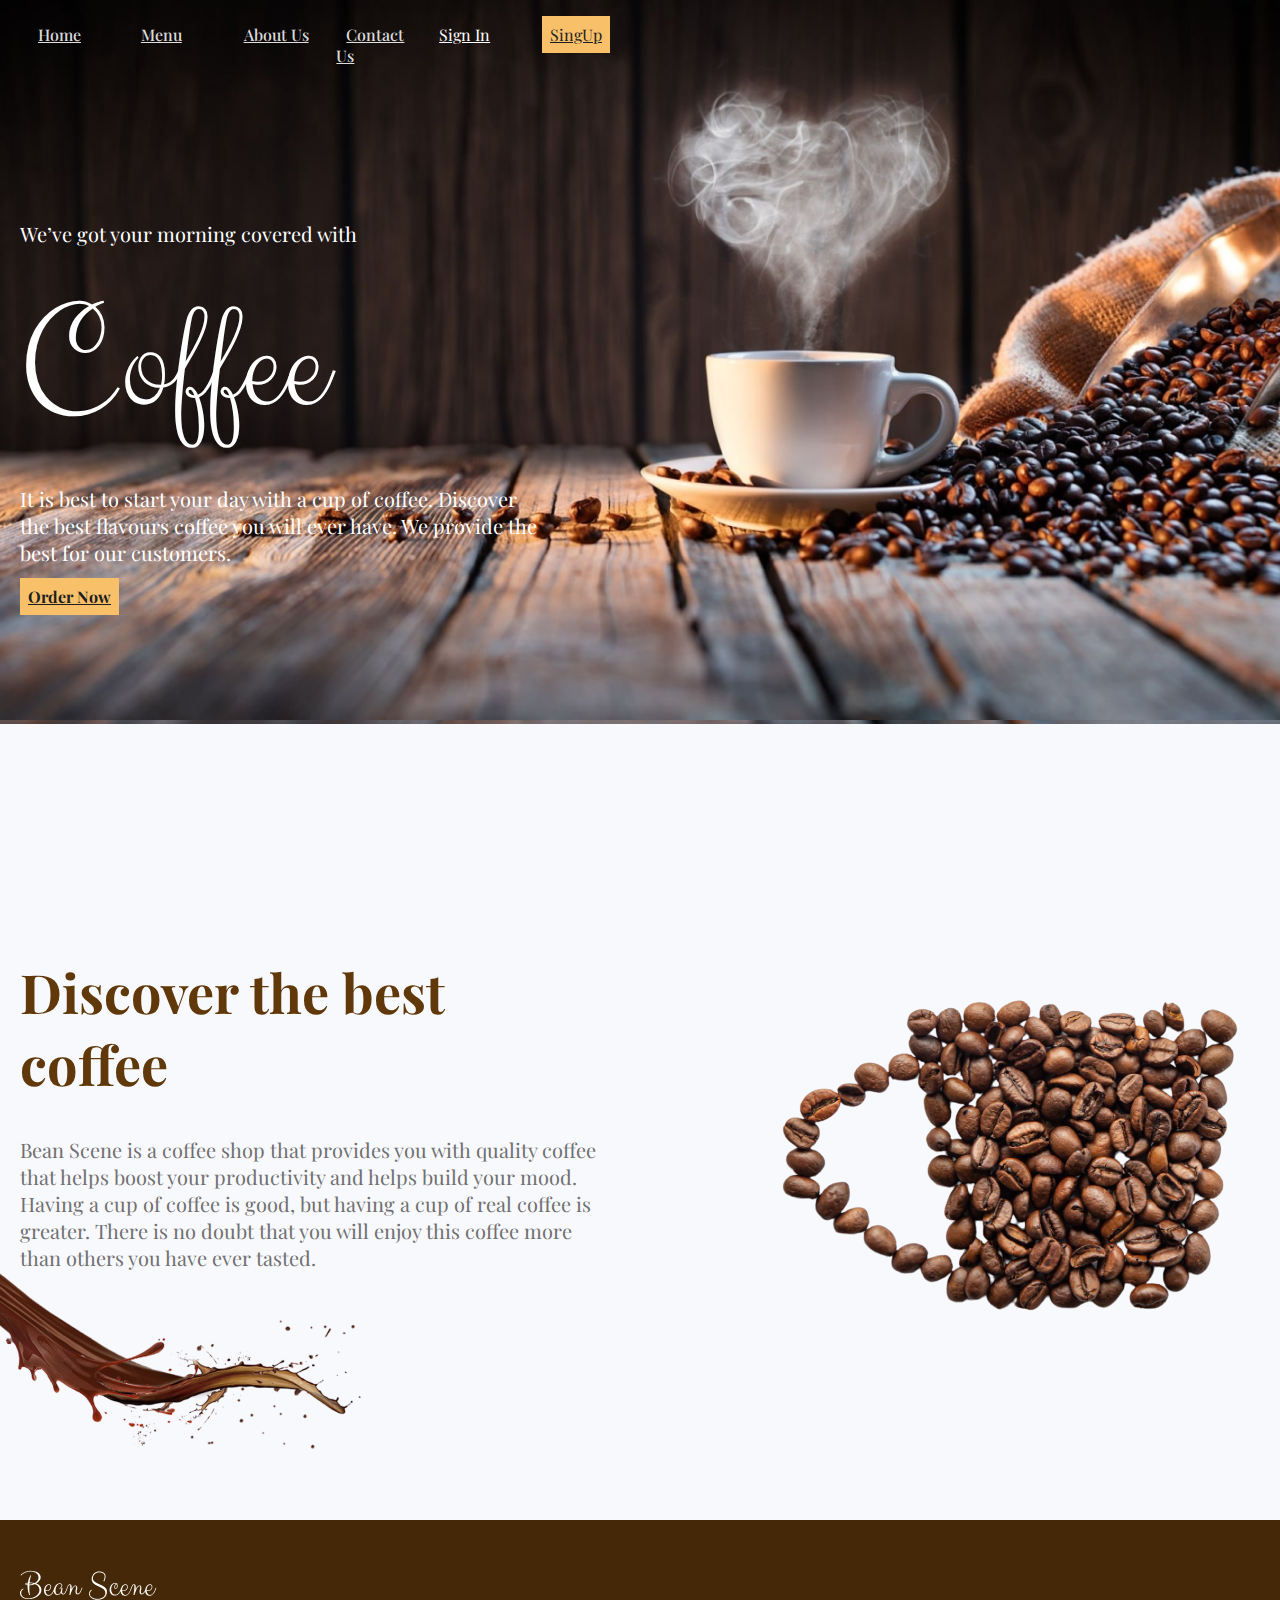
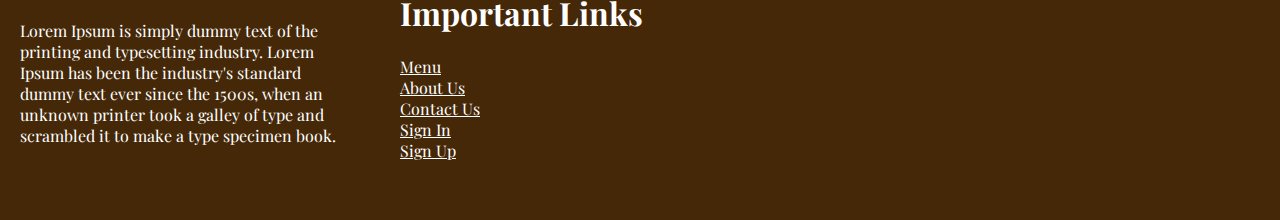
==== index.html @ 0a249087 "release-1 relate #1" ====
<!DOCTYPE html>
<html lang="en">

<head>
    <meta charset="UTF-8">
    <meta http-equiv="X-UA-Compatible" content="IE=edge">
    <meta name="viewport" content="width=device-width, initial-scale=1.0">
    <title>Home</title>
    <link rel="stylesheet" href="style.css">
</head>

<body>
    <!-- Start Navbar -->
    <div class="container">
        <div class="header">
            <div class="nav" id="nav-menu">
                <ul class="nav__list">
                    <li class="nav__item"><a href="#" class="nav__link">Home</a></li>
                    <li class="nav__item"><a href="Menu page/Menu.html" class="nav__link">Menu</a></li>
                    <li class="nav__item"><a href="AboutUs page/about us.html" class="nav__link">About Us</a></li>
                    <li class="nav__item"><a href="Contact Us Page/contact us.html" class="nav__link">Contact Us</a></li>
                    <li class="nav__item"><a href="sign in page/sign in.html" class="signin-btn">Sign In</a></li>
                    <li class="nav__item"><a href="Sign Up page/sign up.html" class="signup-btn">SingUp</a> </li>
                </ul>
            </div>
        </div>
    </div>
    <!-- End Navbar -->

    <!-- Start Landing Section -->
    <div class="landing">
        <div class="landing-background">
            <img src="images/coffee_image.png" alt="" width="100%">
        </div>
        <div class="container">
            <div class="landing-content">
                <p>We’ve got your morning covered with</p>
                <h1>Coffee</h1>
                <p>It is best to start your day with a cup of coffee. Discover the
                    best flavours coffee you will ever have. We provide the best
                    for our customers.</p>
                <a href="#" class="order-btn">Order Now</a>
            </div>
        </div>
    </div>
    <!-- End Landing Section -->
    <!-- Start Discover Coffee Section -->
    <div class="discover-coffee">
        <div class="discover-coffee-background">
            <img src="images/coffee_blast.png" width="100%" alt="">
        </div>
        <div class="container">
            <div class="discover-coffee-content">
                <div>
                    <h1>Discover the best coffee</h1>
                    <p>Bean Scene is a coffee shop that provides you with quality coffee that helps boost your
                        productivity and helps build your mood. Having a cup of coffee is good, but having a cup of real
                        coffee is greater. There is no doubt that you will enjoy this coffee more than others you have
                        ever tasted.</p>
                </div>
                <img class="coffee-img" src="images/Mask_group-removebg-preview.png" alt="">
            </div>
        </div>
    </div>
    <!-- End Discover Coffee Section -->
    <!-- Start footer section -->
    <div class="footer">
        <div class="container">
            <div class="footer-content">
                <div class="footer-logo">
                    <img src="images/logo.png" alt="">
                    <p>Lorem Ipsum is simply dummy text of the printing and typesetting industry. Lorem Ipsum has been the
                        industry's standard dummy text ever since the 1500s, when an unknown printer took a galley of type
                        and scrambled it to make a type specimen book.</p>
                </div>
                <ul>
                    <h1>Important Links</h1>
                    <li><a href="Menu page/Menu.html">Menu</a></li>
                    <li><a href="AboutUs page/about us.html">About Us</a></li>
                    <li><a href="Contact Us Page/contact us.html">Contact Us</a></li>
                    <li><a href="sign in page/sign in.html">Sign In</a></li>
                    <li><a href="Sign Up page/sign up.html">Sign Up</a></li>
                </ul>
            </div>
        </div>
    </div>
    <!-- End footer section -->
    <script src="main.js"></script>
</body>

</html>
---- style.css ----
/* استدعاء خط من جوجل */
@import url('https://fonts.googleapis.com/css2?family=Clicker+Script&family=Playfair+Display:wght@400;500;600;700&display=swap');

/* Start Global Rules */

body {
    margin: 0;
    padding: 0;
    background-color: #f8f9fd;
    font-family: 'Playfair Display', serif;
}

ul {
    list-style: none;
    margin: 0;
    padding: 0;
}

.container {
    padding-left: 20px;
    padding-right: 20px;
    margin-left: auto;
    margin-right: auto;
}

/* End Global Rules */

/* Start Navbar */
.header {
    padding: 1rem 0;
    height: 60px;
    margin-top: 8px;
}

.nav__list li {
    float: left;
    width: 7%;
}

.nav__item {
    margin: 0 8px;
}

.nav__link {
    padding: 10px;
    color: #eeee;
    font-size: 16px;
    font-weight: 500;
}

.signin-btn {
    color: white;
}

.signup-btn {
    background-color: #F9C06A;
    color: #1E1E1E;
    padding: 8px;
}

/* End Navbar */


/* Start Landing Section */
.landing {
    position: relative;
}

.landing-background {
    width: 100%;
    position: absolute;
    top: -100px;
    background-image: url(images/coffee_image.png);
    background-repeat: no-repeat;
    z-index: -9999;
}

.landing-content {
    height: 420px;
    padding-top: 100px;
}


.landing-content h1 {
    font-family: 'Clicker Script', sans-serif;
    font-weight: 400;
    font-size: 150px;
    color: #FFFFFF;
    margin: 0;
}

.landing-content p {
    font-weight: 400;
    font-size: 20px;
    color: #FFFFFF;
    width: 527px;
}

.order-btn {
    width: 134px;
    padding: 8px;
    font-weight: 700;
    font-size: 16px;
    text-align: center;
    color: #1E1E1E;
    background: #F9C06A;
}

/* End Landing Section */

/* Start Discover Coffee Section */
.discover-coffee {
    position: relative;
    margin-top: 300px;
}

.discover-coffee-background {
    position: absolute;
    bottom: -550px;
}

.discover-coffee-content {
    position: relative;
}

.coffee-img {
    position: absolute;
    right: 0;
}

.discover-coffee-content div {
    float: left;
}

.discover-coffee-content h1,
.discover-coffee-content p {
    width: 585px;
}

.discover-coffee-content h1 {
    font-weight: 700;
    font-size: 54px;
    color: #603809;
}

.discover-coffee-content p {
    font-weight: 400;
    font-size: 20px;
    color: #707070;
}

/* End Discover Coffee Section */

/* Start footer section */
.footer {
    margin-top: 600px;
    position: absolute;
    background-color: #442808;
    width: 100%;
    height: 250px;
    padding-top: 50px;
}

.footer h1 {
    color: white;
}

.footer ul li a {
    color: white;
}

.footer .footer-logo p {
    width: 330px;
    color: white;
}

.footer-content {
    width: 100%;
}

.footer-content ul {
    margin-left: 50px;
}

.footer-content div,
.footer-content ul {
    float: left;
}

/* End footer section */
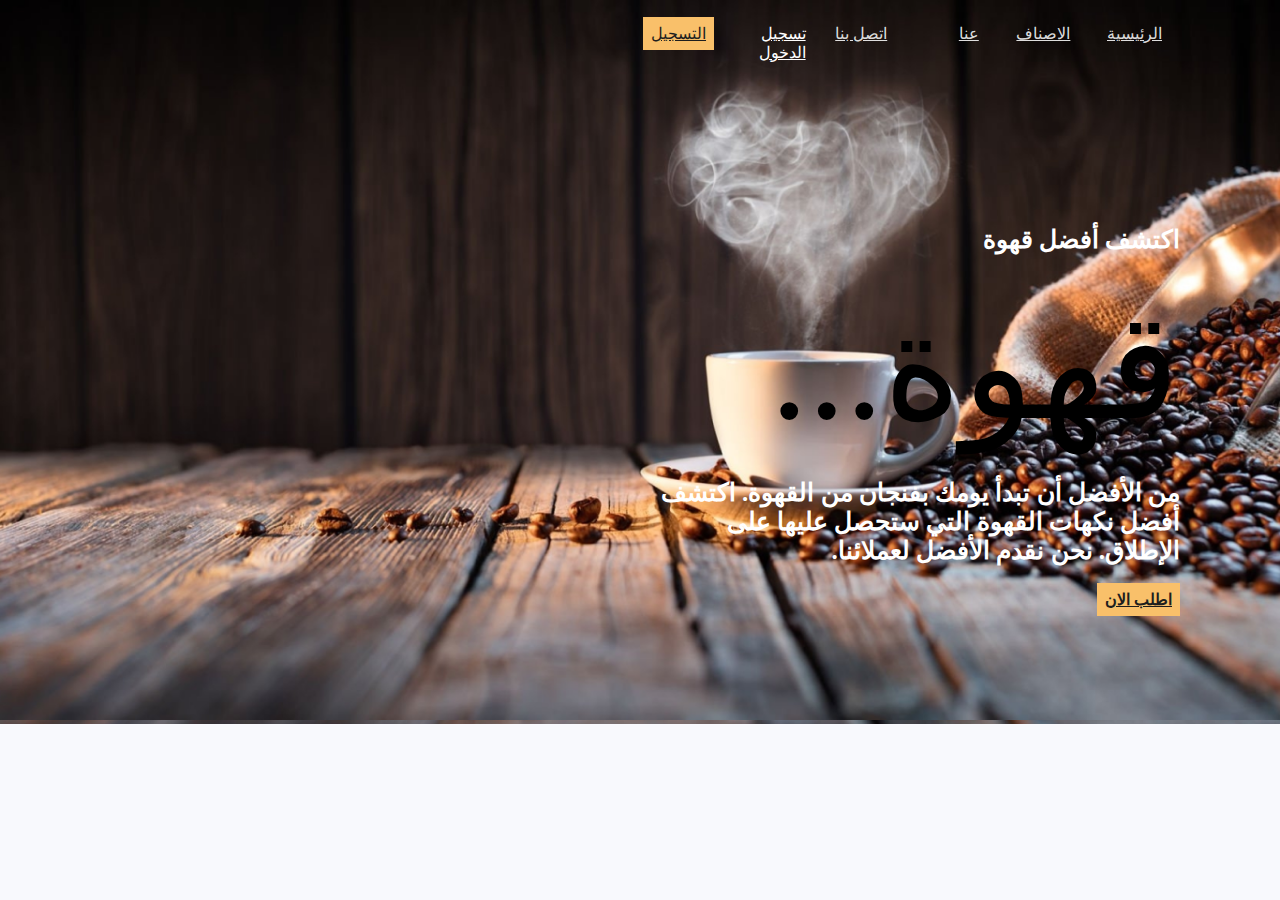
==== commit d17e6619: "release-2 relate #2" ====
--- a/index.html
+++ b/index.html
@@ -1,5 +1,5 @@
 <!DOCTYPE html>
-<html lang="en">
+<html dir="rtl">
 
 <head>
     <meta charset="UTF-8">
@@ -15,12 +15,12 @@
         <div class="header">
             <div class="nav" id="nav-menu">
                 <ul class="nav__list">
-                    <li class="nav__item"><a href="#" class="nav__link">Home</a></li>
-                    <li class="nav__item"><a href="Menu page/Menu.html" class="nav__link">Menu</a></li>
-                    <li class="nav__item"><a href="AboutUs page/about us.html" class="nav__link">About Us</a></li>
-                    <li class="nav__item"><a href="Contact Us Page/contact us.html" class="nav__link">Contact Us</a></li>
-                    <li class="nav__item"><a href="sign in page/sign in.html" class="signin-btn">Sign In</a></li>
-                    <li class="nav__item"><a href="Sign Up page/sign up.html" class="signup-btn">SingUp</a> </li>
+                    <li class="nav__item"><a href="#" class="nav__link">الرئيسية</a></li>
+                    <li class="nav__item"><a href="Menu page/Menu.html" class="nav__link">الاصناف</a></li>
+                    <li class="nav__item"><a href="AboutUs page/about us.html" class="nav__link">عنا</a></li>
+                    <li class="nav__item"><a href="Contact Us Page/contact us.html" class="nav__link">اتصل بنا</a></li>
+                    <li class="nav__item"><a href="sign in page/sign in.html" class="signin-btn">تسجيل الدخول</a></li>
+                    <li class="nav__item"><a href="Sign Up page/sign up.html" class="signup-btn">التسجيل</a> </li>
                 </ul>
             </div>
         </div>
@@ -34,57 +34,16 @@
         </div>
         <div class="container">
             <div class="landing-content">
-                <p>We’ve got your morning covered with</p>
-                <h1>Coffee</h1>
-                <p>It is best to start your day with a cup of coffee. Discover the
-                    best flavours coffee you will ever have. We provide the best
-                    for our customers.</p>
-                <a href="#" class="order-btn">Order Now</a>
+                <p>اكتشف أفضل قهوة</p>
+                <h1>قهوة...</h1>
+                <p>من الأفضل أن تبدأ يومك بفنجان من القهوة. اكتشف
+                    أفضل نكهات القهوة التي ستحصل عليها على الإطلاق. نحن نقدم الأفضل
+                    لعملائنا.</p>
+                <a href="#" class="order-btn">اطلب الان</a>
             </div>
         </div>
     </div>
-    <!-- End Landing Section -->
-    <!-- Start Discover Coffee Section -->
-    <div class="discover-coffee">
-        <div class="discover-coffee-background">
-            <img src="images/coffee_blast.png" width="100%" alt="">
-        </div>
-        <div class="container">
-            <div class="discover-coffee-content">
-                <div>
-                    <h1>Discover the best coffee</h1>
-                    <p>Bean Scene is a coffee shop that provides you with quality coffee that helps boost your
-                        productivity and helps build your mood. Having a cup of coffee is good, but having a cup of real
-                        coffee is greater. There is no doubt that you will enjoy this coffee more than others you have
-                        ever tasted.</p>
-                </div>
-                <img class="coffee-img" src="images/Mask_group-removebg-preview.png" alt="">
-            </div>
-        </div>
-    </div>
-    <!-- End Discover Coffee Section -->
-    <!-- Start footer section -->
-    <div class="footer">
-        <div class="container">
-            <div class="footer-content">
-                <div class="footer-logo">
-                    <img src="images/logo.png" alt="">
-                    <p>Lorem Ipsum is simply dummy text of the printing and typesetting industry. Lorem Ipsum has been the
-                        industry's standard dummy text ever since the 1500s, when an unknown printer took a galley of type
-                        and scrambled it to make a type specimen book.</p>
-                </div>
-                <ul>
-                    <h1>Important Links</h1>
-                    <li><a href="Menu page/Menu.html">Menu</a></li>
-                    <li><a href="AboutUs page/about us.html">About Us</a></li>
-                    <li><a href="Contact Us Page/contact us.html">Contact Us</a></li>
-                    <li><a href="sign in page/sign in.html">Sign In</a></li>
-                    <li><a href="Sign Up page/sign up.html">Sign Up</a></li>
-                </ul>
-            </div>
-        </div>
-    </div>
-    <!-- End footer section -->
+    <!-- End Landing Section -->    
     <script src="main.js"></script>
 </body>
 
--- a/style.css
+++ b/style.css
@@ -1,5 +1,3 @@
-/* استدعاء خط من جوجل */
-@import url('https://fonts.googleapis.com/css2?family=Clicker+Script&family=Playfair+Display:wght@400;500;600;700&display=swap');
 
 /* Start Global Rules */
 
@@ -7,7 +5,7 @@
     margin: 0;
     padding: 0;
     background-color: #f8f9fd;
-    font-family: 'Playfair Display', serif;
+    font-family: 'Times New Roman', Times, serif;
 }
 
 ul {
@@ -17,8 +15,8 @@
 }
 
 .container {
-    padding-left: 20px;
-    padding-right: 20px;
+    padding-left: 100px;
+    padding-right: 100px;
     margin-left: auto;
     margin-right: auto;
 }
@@ -33,7 +31,7 @@
 }
 
 .nav__list li {
-    float: left;
+    float: right;
     width: 7%;
 }
 
@@ -76,22 +74,20 @@
 }
 
 .landing-content {
-    height: 420px;
     padding-top: 100px;
 }
 
 
 .landing-content h1 {
-    font-family: 'Clicker Script', sans-serif;
     font-weight: 400;
     font-size: 150px;
-    color: #FFFFFF;
+    color: #000000;
     margin: 0;
 }
 
 .landing-content p {
-    font-weight: 400;
-    font-size: 20px;
+    font-weight: 700;
+    font-size: 25px;
     color: #FFFFFF;
     width: 527px;
 }
@@ -106,85 +102,4 @@
     background: #F9C06A;
 }
 
-/* End Landing Section */
-
-/* Start Discover Coffee Section */
-.discover-coffee {
-    position: relative;
-    margin-top: 300px;
-}
-
-.discover-coffee-background {
-    position: absolute;
-    bottom: -550px;
-}
-
-.discover-coffee-content {
-    position: relative;
-}
-
-.coffee-img {
-    position: absolute;
-    right: 0;
-}
-
-.discover-coffee-content div {
-    float: left;
-}
-
-.discover-coffee-content h1,
-.discover-coffee-content p {
-    width: 585px;
-}
-
-.discover-coffee-content h1 {
-    font-weight: 700;
-    font-size: 54px;
-    color: #603809;
-}
-
-.discover-coffee-content p {
-    font-weight: 400;
-    font-size: 20px;
-    color: #707070;
-}
-
-/* End Discover Coffee Section */
-
-/* Start footer section */
-.footer {
-    margin-top: 600px;
-    position: absolute;
-    background-color: #442808;
-    width: 100%;
-    height: 250px;
-    padding-top: 50px;
-}
-
-.footer h1 {
-    color: white;
-}
-
-.footer ul li a {
-    color: white;
-}
-
-.footer .footer-logo p {
-    width: 330px;
-    color: white;
-}
-
-.footer-content {
-    width: 100%;
-}
-
-.footer-content ul {
-    margin-left: 50px;
-}
-
-.footer-content div,
-.footer-content ul {
-    float: left;
-}
-
-/* End footer section */+/* End Landing Section */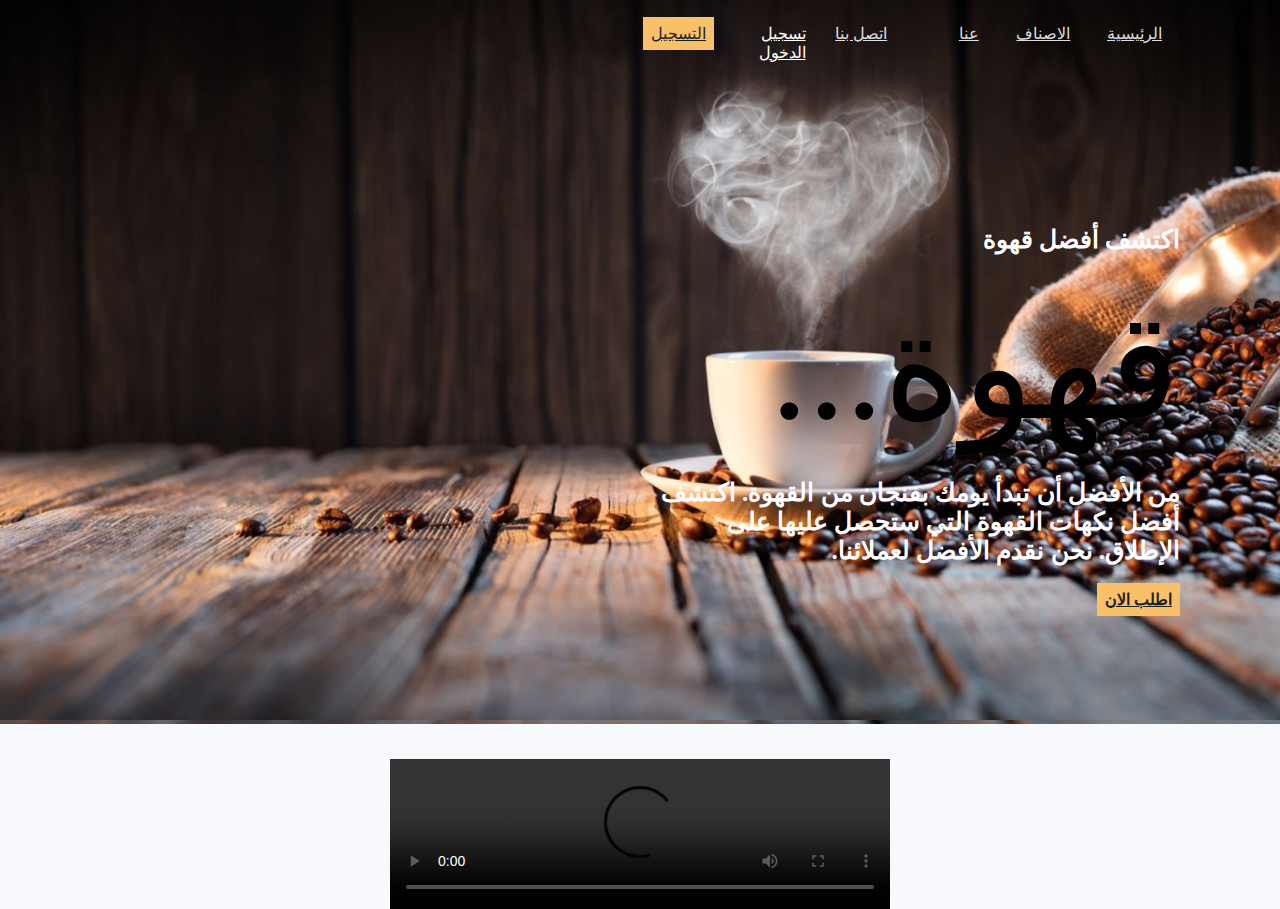
==== commit 4d586d18: "release-4 relate #4" ====
--- a/index.html
+++ b/index.html
@@ -41,6 +41,9 @@
                     لعملائنا.</p>
                 <a href="#" class="order-btn">اطلب الان</a>
             </div>
+            <video src="images/coffee-video.mp4" width="500" height="100%" controls autoplay>
+                Your browser does not support the video element.
+            </video>
         </div>
     </div>
     <!-- End Landing Section -->    
--- a/style.css
+++ b/style.css
@@ -1,6 +1,5 @@
 
 /* Start Global Rules */
-
 body {
     margin: 0;
     padding: 0;
@@ -101,5 +100,12 @@
     color: #1E1E1E;
     background: #F9C06A;
 }
-
+.landing-content{
+    float: right;
+}
+video{
+    float: right;
+    margin-top: 150px;
+    margin-right: 290px;
+}
 /* End Landing Section */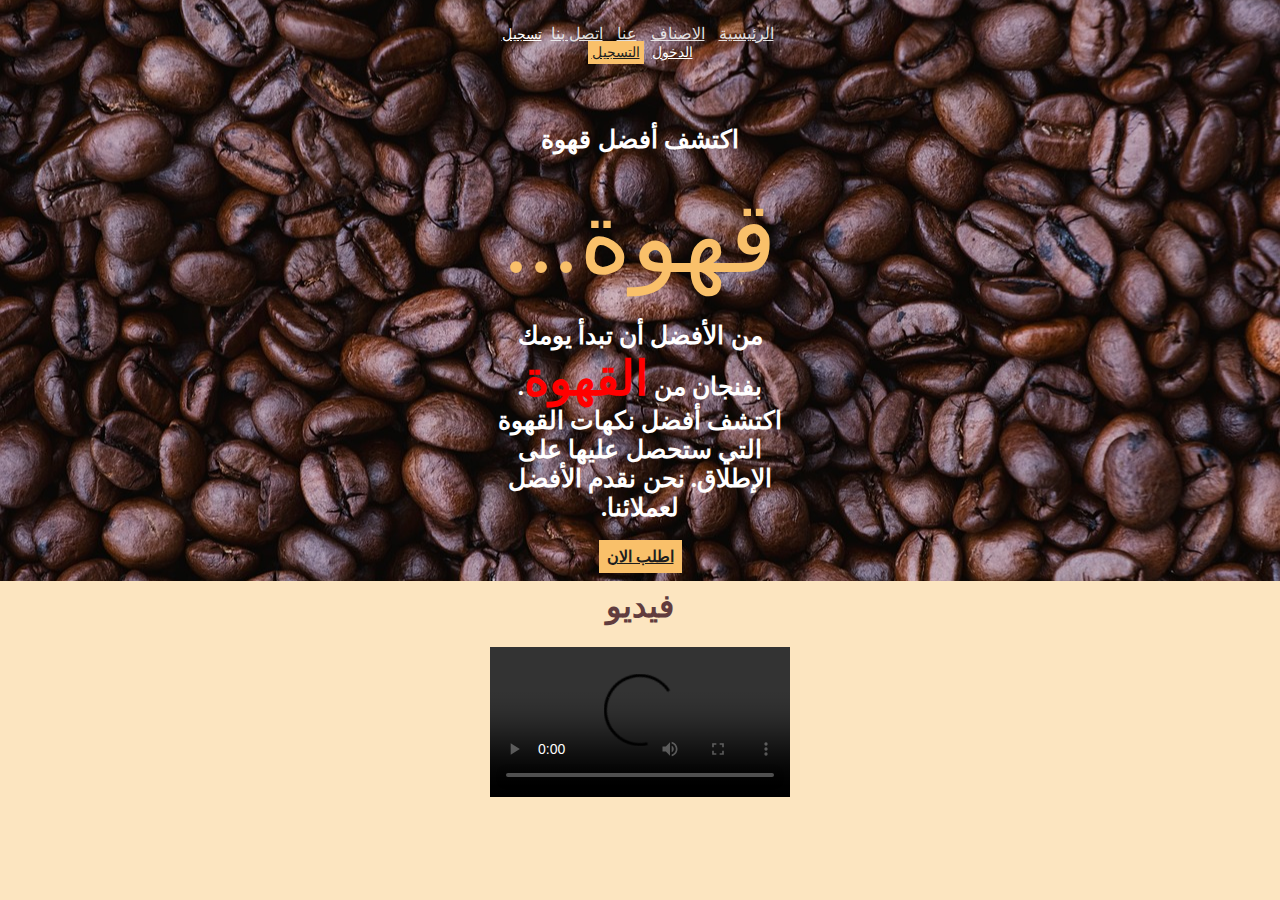
==== commit 5d6699c1: "release-6 relate #6" ====
--- a/index.html
+++ b/index.html
@@ -11,40 +11,44 @@
 
 <body>
     <!-- Start Navbar -->
-    <div class="container">
-        <div class="header">
-            <div class="nav" id="nav-menu">
-                <ul class="nav__list">
-                    <li class="nav__item"><a href="#" class="nav__link">الرئيسية</a></li>
-                    <li class="nav__item"><a href="Menu page/Menu.html" class="nav__link">الاصناف</a></li>
-                    <li class="nav__item"><a href="AboutUs page/about us.html" class="nav__link">عنا</a></li>
-                    <li class="nav__item"><a href="Contact Us Page/contact us.html" class="nav__link">اتصل بنا</a></li>
-                    <li class="nav__item"><a href="sign in page/sign in.html" class="signin-btn">تسجيل الدخول</a></li>
-                    <li class="nav__item"><a href="Sign Up page/sign up.html" class="signup-btn">التسجيل</a> </li>
-                </ul>
+        <center>
+            <div class="header">
+                <div class="nav" id="nav-menu">
+                        <ul class="nav__list">
+                            <li class="nav__item"><a href="#" class="nav__link">الرئيسية</a></li>
+                            <li class="nav__item"><a href="Menu page/Menu.html" class="nav__link">الاصناف</a></li>
+                            <li class="nav__item"><a href="AboutUs page/about us.html" class="nav__link">عنا</a></li>
+                            <li class="nav__item"><a href="Contact Us Page/contact us.html" class="nav__link">اتصل بنا</a></li>
+                            <li class="nav__item"><a href="sign in page/sign in.html" class="signin-btn">تسجيل الدخول</a></li>
+                            <li class="nav__item"><a href="Sign Up page/sign up.html" class="signup-btn">التسجيل</a> </li>
+                        </ul>
+                    
+                </div>
             </div>
-        </div>
-    </div>
+        </center>
     <!-- End Navbar -->
 
     <!-- Start Landing Section -->
     <div class="landing">
-        <div class="landing-background">
-            <img src="images/coffee_image.png" alt="" width="100%">
-        </div>
-        <div class="container">
+        <div class="landing-background"></div>
             <div class="landing-content">
-                <p>اكتشف أفضل قهوة</p>
-                <h1>قهوة...</h1>
-                <p>من الأفضل أن تبدأ يومك بفنجان من القهوة. اكتشف
-                    أفضل نكهات القهوة التي ستحصل عليها على الإطلاق. نحن نقدم الأفضل
-                    لعملائنا.</p>
-                <a href="#" class="order-btn">اطلب الان</a>
+                <center>
+                    <p>اكتشف أفضل قهوة</p>
+                    <h1>قهوة...</h1>
+                    <p>من الأفضل أن تبدأ يومك بفنجان من <span class="focus-on-word">القهوة</span>. اكتشف
+                        أفضل نكهات القهوة التي ستحصل عليها على الإطلاق. نحن نقدم الأفضل
+                        لعملائنا.</p>
+                    <a href="#" class="order-btn">اطلب الان</a>
+                </center>
+
             </div>
-            <video src="images/coffee-video.mp4" width="500" height="100%" controls autoplay>
-                Your browser does not support the video element.
-            </video>
-        </div>
+            <center>
+                <h1 style="color: #613C3E;">فيديو</h1>
+                <video src="images/coffee-video.mp4" width="300" controls autoplay>
+                    Your browser does not support the video element.
+                </video>
+            </center>
+
     </div>
     <!-- End Landing Section -->    
     <script src="main.js"></script>
--- a/style.css
+++ b/style.css
@@ -3,21 +3,13 @@
 body {
     margin: 0;
     padding: 0;
-    background-color: #f8f9fd;
+    background-color: #F9C06A6B;
     font-family: 'Times New Roman', Times, serif;
 }
 
 ul {
-    list-style: none;
     margin: 0;
     padding: 0;
-}
-
-.container {
-    padding-left: 100px;
-    padding-right: 100px;
-    margin-left: auto;
-    margin-right: auto;
 }
 
 /* End Global Rules */
@@ -27,19 +19,20 @@
     padding: 1rem 0;
     height: 60px;
     margin-top: 8px;
+    width: 320px;
 }
 
 .nav__list li {
-    float: right;
-    width: 7%;
+    display: inline;
+    font-size: 14px;
 }
 
-.nav__item {
-    margin: 0 8px;
+.signup-btn{
+    margin-right: 4px;
 }
 
 .nav__link {
-    padding: 10px;
+    padding: 5px;
     color: #eeee;
     font-size: 16px;
     font-weight: 500;
@@ -52,7 +45,7 @@
 .signup-btn {
     background-color: #F9C06A;
     color: #1E1E1E;
-    padding: 8px;
+    padding: 4px;
 }
 
 /* End Navbar */
@@ -65,22 +58,22 @@
 
 .landing-background {
     width: 100%;
+    height: 100%;
     position: absolute;
-    top: -100px;
-    background-image: url(images/coffee_image.png);
-    background-repeat: no-repeat;
+    top: -220px;
+    background-image: url(images/coffee-bg-1.jpg);
+    /* background-repeat : no-repeat; */
+    background-position: center;
     z-index: -9999;
 }
 
-.landing-content {
-    padding-top: 100px;
-}
+
 
 
 .landing-content h1 {
     font-weight: 400;
-    font-size: 150px;
-    color: #000000;
+    font-size: 100px;
+    color: #F9C06A;
     margin: 0;
 }
 
@@ -88,9 +81,12 @@
     font-weight: 700;
     font-size: 25px;
     color: #FFFFFF;
-    width: 527px;
+    width: 300px;
 }
-
+.focus-on-word{
+    font-size: xxx-large;
+    color: red;
+}
 .order-btn {
     width: 134px;
     padding: 8px;
@@ -100,12 +96,4 @@
     color: #1E1E1E;
     background: #F9C06A;
 }
-.landing-content{
-    float: right;
-}
-video{
-    float: right;
-    margin-top: 150px;
-    margin-right: 290px;
-}
 /* End Landing Section */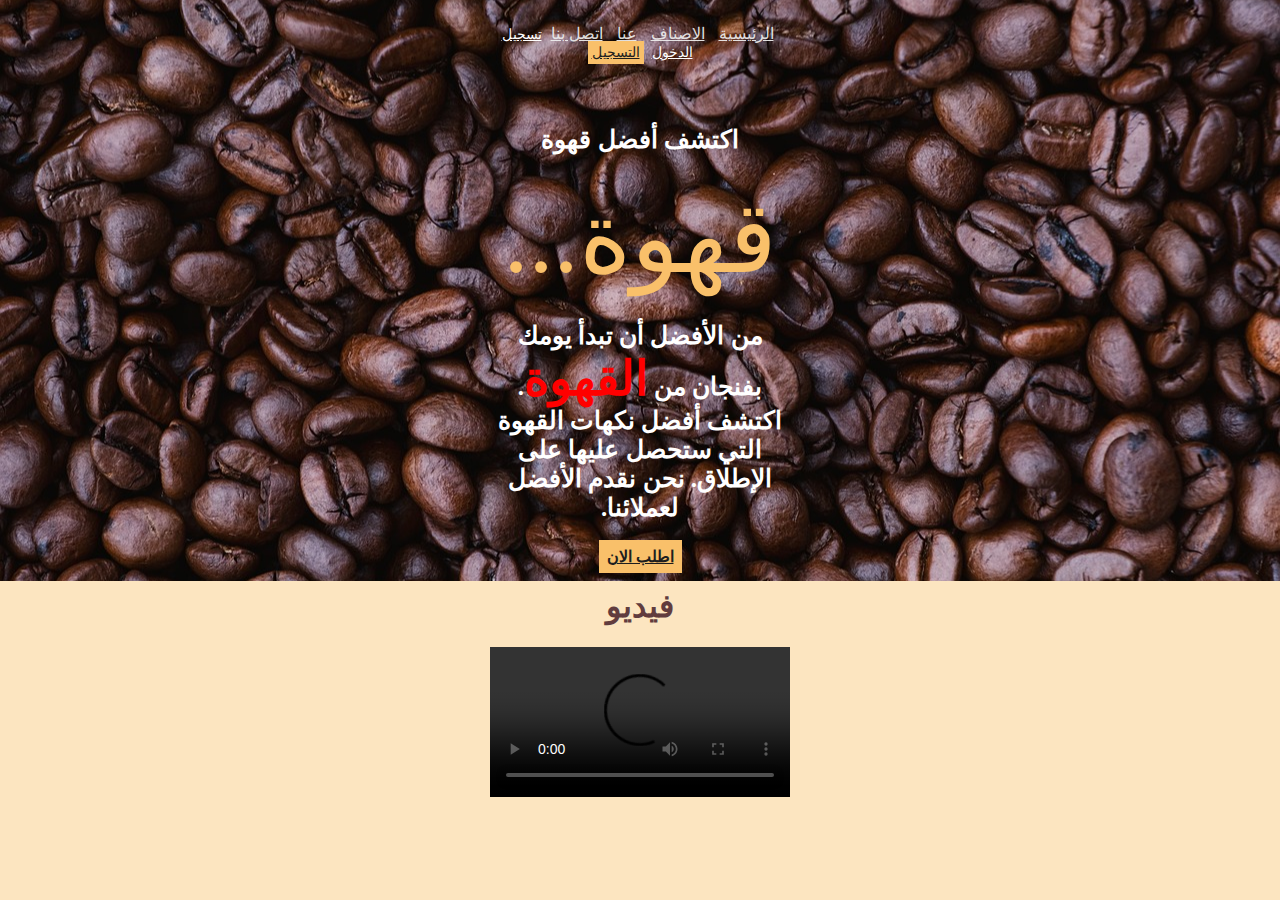
==== commit 71ccaca9: "release-7 relate #7" ====
--- a/index.html
+++ b/index.html
@@ -38,7 +38,7 @@
                     <p>من الأفضل أن تبدأ يومك بفنجان من <span class="focus-on-word">القهوة</span>. اكتشف
                         أفضل نكهات القهوة التي ستحصل عليها على الإطلاق. نحن نقدم الأفضل
                         لعملائنا.</p>
-                    <a href="#" class="order-btn">اطلب الان</a>
+                    <a href="Menu page/Menu.html" class="order-btn">اطلب الان</a>
                 </center>
 
             </div>
